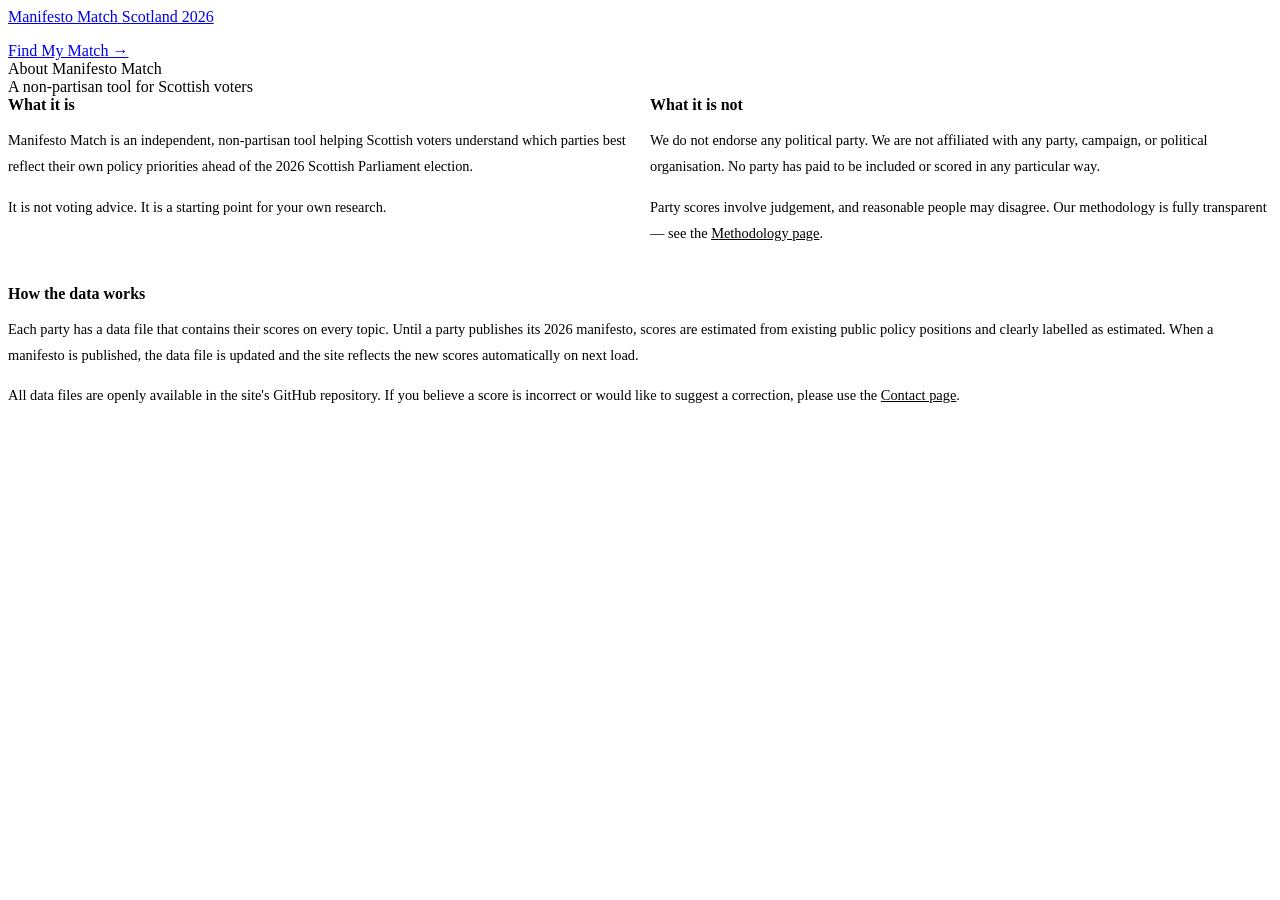
==== about.html @ b39facb1 "Add files via upload" ====
<!DOCTYPE html>
<html lang="en">
<head>
<meta charset="UTF-8">
<meta name="viewport" content="width=device-width, initial-scale=1.0">
<title>About – Manifesto Match Scotland 2026</title>
<link rel="stylesheet" href="css/style.css">
</head>
<body>

<nav class="nav">
  <div class="nav-inner">
    <a href="index.html" class="nav-brand">
      <span id="nav-logo"></span>
      <div>
        <span class="nav-brand-text">Manifesto Match</span>
        <span class="nav-brand-sub">Scotland 2026</span>
      </div>
    </a>
    <ul class="nav-links" id="nav-links"></ul>
    <a href="match.html" class="btn btn-primary btn-sm">Find My Match →</a>
  </div>
</nav>

<main>
  <div class="container">
    <div class="section">
      <div class="sh">About Manifesto Match</div>
      <div class="sh-s">A non-partisan tool for Scottish voters</div>

      <div style="display:grid;grid-template-columns:1fr 1fr;gap:20px;margin-bottom:24px">

        <div class="card">
          <div class="card-head" style="font-family:var(--font-d);font-size:1rem;font-weight:600">What it is</div>
          <div class="card-body">
            <p style="font-size:.9rem;color:var(--text-2);line-height:1.8">Manifesto Match is an independent, non-partisan tool helping Scottish voters understand which parties best reflect their own policy priorities ahead of the 2026 Scottish Parliament election.</p>
            <p style="font-size:.9rem;color:var(--text-2);line-height:1.8;margin-top:12px">It is not voting advice. It is a starting point for your own research.</p>
          </div>
        </div>

        <div class="card">
          <div class="card-head" style="font-family:var(--font-d);font-size:1rem;font-weight:600">What it is not</div>
          <div class="card-body">
            <p style="font-size:.9rem;color:var(--text-2);line-height:1.8">We do not endorse any political party. We are not affiliated with any party, campaign, or political organisation. No party has paid to be included or scored in any particular way.</p>
            <p style="font-size:.9rem;color:var(--text-2);line-height:1.8;margin-top:12px">Party scores involve judgement, and reasonable people may disagree. Our methodology is fully transparent — see the <a href="methodology.html" style="color:var(--accent)">Methodology page</a>.</p>
          </div>
        </div>

      </div>

      <div class="card">
        <div class="card-head" style="font-family:var(--font-d);font-size:1rem;font-weight:600">How the data works</div>
        <div class="card-body">
          <p style="font-size:.9rem;color:var(--text-2);line-height:1.8;margin-bottom:14px">Each party has a data file that contains their scores on every topic. Until a party publishes its 2026 manifesto, scores are estimated from existing public policy positions and clearly labelled as estimated. When a manifesto is published, the data file is updated and the site reflects the new scores automatically on next load.</p>
          <p style="font-size:.9rem;color:var(--text-2);line-height:1.8">All data files are openly available in the site's GitHub repository. If you believe a score is incorrect or would like to suggest a correction, please use the <a href="contact.html" style="color:var(--accent)">Contact page</a>.</p>
        </div>
      </div>

    </div>
  </div>
</main>

<footer id="site-footer"></footer>

<script src="js/main.js"></script>
<script>
document.addEventListener('DOMContentLoaded', () => {
  initNav('about');
  initFooter();
});
</script>
</body>
</html>
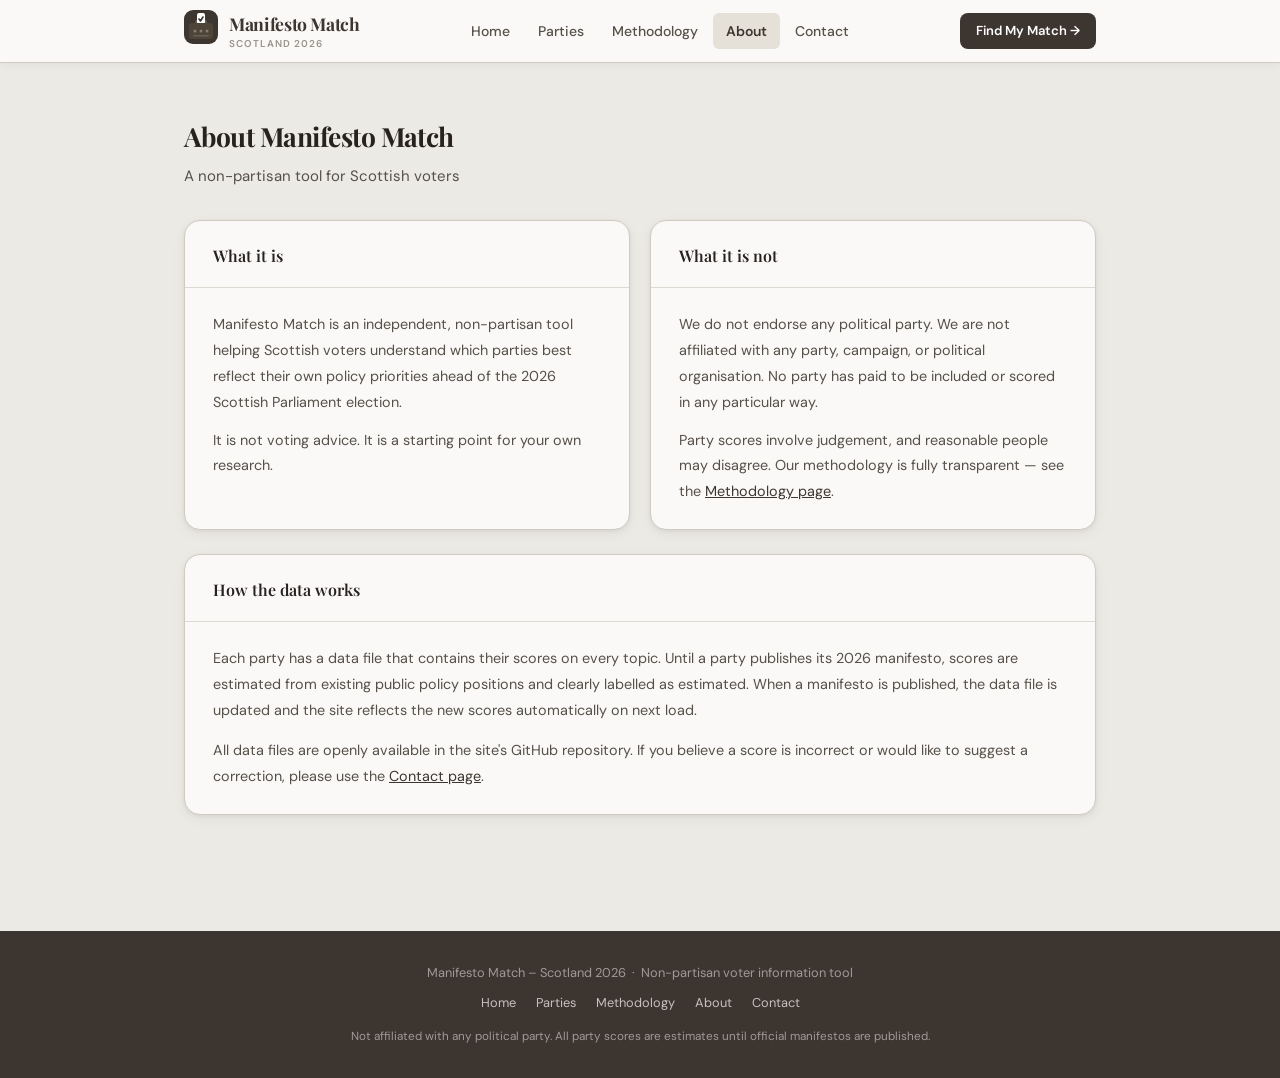
==== commit 0c57f471: "Add files via upload" ====
--- a/about.html
+++ b/about.html
@@ -4,7 +4,9 @@
 <meta charset="UTF-8">
 <meta name="viewport" content="width=device-width, initial-scale=1.0">
 <title>About – Manifesto Match Scotland 2026</title>
-<link rel="stylesheet" href="css/style.css">
+<link rel="preconnect" href="https://fonts.googleapis.com">
+  <link href="https://fonts.googleapis.com/css2?family=Playfair+Display:wght@500;700&family=DM+Sans:wght@300;400;500;600&display=swap" rel="stylesheet">
+  <link rel="stylesheet" href="style.css">
 </head>
 <body>
 
@@ -62,7 +64,7 @@
 
 <footer id="site-footer"></footer>
 
-<script src="js/main.js"></script>
+<script src="main.js"></script>
 <script>
 document.addEventListener('DOMContentLoaded', () => {
   initNav('about');
--- a/style.css
+++ b/style.css
@@ -0,0 +1,339 @@
+/* =====================================================
+   MANIFESTO MATCH — Scotland 2026
+   Shared stylesheet — warm stone / neutral palette
+   ===================================================== */
+
+
+
+:root {
+  /* ── Palette: warm stone / charcoal — neutral to all parties ── */
+  --bg:           #ECEAE5;
+  --bg-subtle:    #E2DED7;
+  --surface:      #FAF9F7;
+  --surface-2:    #F2EFE9;
+  --border:       #D0CAC1;
+  --border-light: #DDD9D0;
+
+  --text:         #272220;
+  --text-2:       #565049;
+  --text-muted:   #98928A;
+
+  --accent:       #3D3530;   /* dark warm charcoal */
+  --accent-2:     #4E4438;
+  --accent-light: #E5E0D8;
+  --accent-text:  #FFFFFF;
+
+  --ok-bg:   #EAF3EC; --ok:   #2A6844;
+  --warn-bg: #F5EFE0; --warn: #8A6318;
+  --err-bg:  #F4E8E7; --err:  #A5302A;
+
+  --font-d: 'Playfair Display', Georgia, serif;
+  --font-b: 'DM Sans', system-ui, sans-serif;
+
+  --r:   8px;
+  --r2:  16px;
+  --sh:  0 1px 4px rgba(0,0,0,.06), 0 4px 14px rgba(0,0,0,.05);
+  --sh2: 0 4px 16px rgba(0,0,0,.10), 0 8px 28px rgba(0,0,0,.07);
+
+  --mw: 960px;
+}
+
+*, *::before, *::after { box-sizing: border-box; margin: 0; padding: 0; }
+
+body {
+  font-family: var(--font-b);
+  background: var(--bg);
+  color: var(--text);
+  line-height: 1.6;
+  min-height: 100vh;
+}
+
+/* ─── NAV ─────────────────────────────── */
+.nav {
+  position: sticky; top: 0; z-index: 200;
+  background: var(--surface);
+  border-bottom: 1px solid var(--border);
+  box-shadow: 0 1px 10px rgba(0,0,0,.06);
+}
+.nav-inner {
+  max-width: var(--mw); margin: 0 auto;
+  padding: 0 24px; height: 62px;
+  display: flex; align-items: center; justify-content: space-between;
+}
+.nav-brand {
+  display: flex; align-items: center; gap: 11px;
+  text-decoration: none;
+}
+.nav-brand-text { font-family: var(--font-d); font-size: 1.1rem; font-weight: 700; color: var(--accent); letter-spacing: -.02em; }
+.nav-brand-sub  { font-size: .62rem; font-weight: 600; color: var(--text-muted); letter-spacing: .1em; text-transform: uppercase; display: block; margin-top: -2px; }
+.nav-links      { display: flex; gap: 2px; list-style: none; }
+.nav-links a {
+  display: block; text-decoration: none;
+  font-family: var(--font-b); font-size: .875rem; font-weight: 500;
+  color: var(--text-2); padding: 7px 13px; border-radius: 6px;
+  transition: all .15s;
+}
+.nav-links a:hover,
+.nav-links a.active { color: var(--accent); background: var(--accent-light); font-weight: 600; }
+
+/* ─── BUTTONS ─────────────────────────── */
+.btn {
+  display: inline-flex; align-items: center; gap: 7px;
+  padding: 12px 26px; border-radius: var(--r);
+  font-family: var(--font-b); font-size: .9375rem; font-weight: 600;
+  cursor: pointer; border: none; transition: all .2s; text-decoration: none; white-space: nowrap;
+}
+.btn-primary { background: var(--accent); color: var(--accent-text); }
+.btn-primary:hover { background: var(--accent-2); transform: translateY(-1px); box-shadow: 0 4px 18px rgba(61,53,48,.35); }
+.btn-ghost   { background: rgba(255,255,255,.12); color: rgba(255,255,255,.9); border: 1.5px solid rgba(255,255,255,.28); }
+.btn-ghost:hover { background: rgba(255,255,255,.22); color: #fff; }
+.btn-outline { background: transparent; color: var(--accent); border: 1.5px solid var(--accent); }
+.btn-outline:hover { background: var(--accent-light); }
+.btn-sm { padding: 8px 16px; font-size: .8125rem; }
+.btn-lg { padding: 15px 34px; font-size: 1rem; }
+.btn:disabled { opacity: .4; cursor: not-allowed; pointer-events: none; }
+
+/* ─── LAYOUT ──────────────────────────── */
+.container { max-width: var(--mw); margin: 0 auto; padding: 0 24px; }
+.section    { padding: 52px 0; }
+
+/* ─── PAGE FADE IN ────────────────────── */
+main { animation: fadeUp .3s ease; }
+@keyframes fadeUp { from { opacity:0; transform:translateY(10px); } to { opacity:1; transform:translateY(0); } }
+
+/* ─── HERO ────────────────────────────── */
+.hero {
+  background: var(--accent);
+  padding: 84px 24px 80px;
+  position: relative; overflow: hidden;
+}
+.hero::before, .hero::after {
+  content: ''; position: absolute; border-radius: 50%; pointer-events: none;
+}
+.hero::before { width: 700px; height: 700px; top: -50%; right: -12%; background: rgba(255,255,255,.03); }
+.hero::after  { width: 450px; height: 450px; bottom: -55%; left: -8%;  background: rgba(255,255,255,.04); }
+.hero-inner { max-width: var(--mw); margin: 0 auto; position: relative; z-index: 1; }
+.hero-eye {
+  font-size: .7rem; font-weight: 700; letter-spacing: .12em; text-transform: uppercase;
+  color: rgba(255,255,255,.5); margin-bottom: 22px; display: flex; align-items: center; gap: 10px;
+}
+.hero-eye::before { content:''; display: inline-block; width: 28px; height: 2px; background: rgba(255,255,255,.3); }
+.hero h1 {
+  font-family: var(--font-d); font-size: clamp(2rem,5vw,3.4rem); font-weight: 700;
+  color: #fff; line-height: 1.13; letter-spacing: -.03em; max-width: 580px; margin-bottom: 22px;
+}
+.hero-sub { font-size: 1.05rem; color: rgba(255,255,255,.7); max-width: 520px; margin-bottom: 44px; line-height: 1.75; }
+.hero-ctas { display: flex; align-items: center; gap: 14px; flex-wrap: wrap; }
+
+/* ─── CARDS ───────────────────────────── */
+.card { background: var(--surface); border-radius: var(--r2); border: 1px solid var(--border); box-shadow: var(--sh); }
+.card-head { padding: 22px 28px 18px; border-bottom: 1px solid var(--border-light); }
+.card-body { padding: 24px 28px; }
+
+/* ─── BADGES ──────────────────────────── */
+.badge {
+  display: inline-flex; align-items: center; gap: 5px;
+  font-size: .7rem; font-weight: 700; letter-spacing: .05em; text-transform: uppercase;
+  padding: 3px 10px; border-radius: 99px;
+}
+.badge-pending   { background: var(--warn-bg); color: var(--warn); }
+.badge-published { background: var(--ok-bg);   color: var(--ok);   }
+
+/* ─── BANNERS ─────────────────────────── */
+.banner {
+  border-radius: var(--r); padding: 14px 18px;
+  font-size: .875rem; display: flex; gap: 10px; align-items: flex-start;
+}
+.banner-warn { background: var(--warn-bg); border: 1px solid #D4B96A; }
+.banner-info { background: var(--accent-light); border: 1px solid var(--border); }
+.banner-icon { font-size: 1rem; flex-shrink: 0; margin-top: 1px; }
+
+/* ─── HOW IT WORKS GRID ──────────────── */
+.how-grid { display: grid; grid-template-columns: repeat(3,1fr); gap: 20px; margin: 36px 0; }
+.how-card { background: var(--surface); border-radius: var(--r2); padding: 28px 24px; border: 1px solid var(--border); box-shadow: var(--sh); }
+.how-num  { font-family: var(--font-d); font-size: 3rem; font-weight: 700; color: var(--border); line-height: 1; margin-bottom: 16px; }
+.how-card h3 { font-weight: 600; margin-bottom: 8px; font-size: .9375rem; }
+.how-card p  { font-size: .875rem; color: var(--text-2); line-height: 1.65; }
+
+/* ─── STEP INDICATOR ─────────────────── */
+.stepper { display: flex; margin-bottom: 36px; padding-top: 36px; }
+.step-item { flex: 1; text-align: center; position: relative; }
+.step-item::after {
+  content:''; position: absolute; top: 17px; left: 50%; width: 100%; height: 2px;
+  background: var(--border); z-index: 0;
+}
+.step-item:last-child::after { display: none; }
+.step-circle {
+  width: 34px; height: 34px; border-radius: 50%;
+  display: flex; align-items: center; justify-content: center;
+  margin: 0 auto 8px; font-size: .8rem; font-weight: 700;
+  position: relative; z-index: 1;
+  border: 2px solid var(--border); background: var(--surface); color: var(--text-muted);
+  transition: all .3s;
+}
+.step-item.active .step-circle { background: var(--accent); border-color: var(--accent); color: #fff; }
+.step-item.done   .step-circle { background: var(--ok);     border-color: var(--ok);     color: #fff; }
+.step-label { font-size: .72rem; font-weight: 500; color: var(--text-muted); }
+.step-item.active .step-label { color: var(--accent); font-weight: 600; }
+
+/* ─── SELECTION COUNTER ──────────────── */
+.sel-counter {
+  display: flex; align-items: center; justify-content: space-between;
+  background: var(--surface); border-radius: var(--r); padding: 13px 20px;
+  border: 1px solid var(--border); margin-bottom: 20px;
+  position: sticky; top: 74px; z-index: 100; box-shadow: var(--sh);
+}
+.sel-count { font-family: var(--font-d); font-size: 1.3rem; font-weight: 700; color: var(--accent); }
+
+/* ─── PRIORITY GRID ──────────────────── */
+.pri-grid { display: grid; grid-template-columns: repeat(auto-fill, minmax(252px,1fr)); gap: 11px; margin-bottom: 28px; }
+.pri-card {
+  border: 2px solid var(--border-light); border-radius: var(--r);
+  padding: 16px; cursor: pointer; transition: all .18s; background: var(--surface);
+  position: relative;
+}
+.pri-card:hover  { border-color: var(--accent); box-shadow: 0 0 0 3px var(--accent-light); }
+.pri-card.picked { border-color: var(--accent); background: var(--accent-light); }
+.pri-card.picked .pri-icon { background: var(--accent); }
+.pri-card.picked .pri-name { color: var(--accent); }
+.pri-tick {
+  position: absolute; top: 11px; right: 11px;
+  width: 20px; height: 20px; border-radius: 50%;
+  border: 2px solid var(--border); display: flex; align-items: center; justify-content: center;
+  background: var(--surface); transition: all .2s;
+}
+.pri-card.picked .pri-tick { background: var(--accent); border-color: var(--accent); }
+.pri-icon { width: 38px; height: 38px; border-radius: 9px; background: var(--bg-subtle); display: flex; align-items: center; justify-content: center; font-size: 1.2rem; margin-bottom: 9px; transition: background .2s; }
+.pri-name { font-weight: 600; font-size: .875rem; margin-bottom: 3px; }
+.pri-desc { font-size: .755rem; color: var(--text-2); line-height: 1.4; }
+
+/* ─── POSITION SETTERS ───────────────── */
+.pos-row { padding: 20px 0; border-bottom: 1px solid var(--border-light); }
+.pos-row:last-child { border-bottom: none; }
+.pos-title { font-weight: 600; font-size: .9375rem; margin-bottom: 6px; display: flex; align-items: center; gap: 9px; }
+.pos-desc  { font-size: .78rem; color: var(--text-muted); margin-bottom: 12px; }
+.dir-btns  { display: flex; gap: 8px; margin-bottom: 12px; }
+.dir-btn {
+  flex: 1; padding: 10px; border-radius: var(--r); border: 2px solid var(--border);
+  background: var(--surface); cursor: pointer; font-family: var(--font-b);
+  font-size: .8rem; font-weight: 600; text-align: center; transition: all .18s; color: var(--text-2);
+}
+.dir-btn:hover    { border-color: var(--accent); color: var(--accent); }
+.dir-btn.d-sup    { background: var(--ok-bg);     border-color: var(--ok);         color: var(--ok);   }
+.dir-btn.d-neut   { background: var(--bg-subtle); border-color: var(--text-muted); color: var(--text-2); }
+.dir-btn.d-opp    { background: var(--err-bg);    border-color: var(--err);        color: var(--err);  }
+.str-row   { display: flex; align-items: center; gap: 10px; flex-wrap: wrap; }
+.str-label { font-size: .72rem; color: var(--text-muted); white-space: nowrap; }
+.str-dots  { display: flex; gap: 5px; }
+.str-dot {
+  width: 28px; height: 28px; border-radius: 50%;
+  border: 2px solid var(--border); background: var(--surface);
+  cursor: pointer; font-size: .72rem; font-weight: 700; color: var(--text-muted);
+  display: flex; align-items: center; justify-content: center; transition: all .15s;
+}
+.str-dot:hover  { border-color: var(--accent); color: var(--accent); }
+.str-dot.active { background: var(--accent); border-color: var(--accent); color: #fff; }
+
+/* ─── RESULTS ─────────────────────────── */
+.res-head { text-align: center; padding: 44px 0 32px; }
+.res-card {
+  background: var(--surface); border-radius: var(--r2);
+  border: 1px solid var(--border); margin-bottom: 14px;
+  overflow: hidden; box-shadow: var(--sh); transition: box-shadow .2s;
+}
+.res-card:hover  { box-shadow: var(--sh2); }
+.res-card.gold   { border-color: #B89830; box-shadow: 0 2px 14px rgba(184,152,48,.15); }
+.res-card.silver { border-color: #9A9A9A; }
+.res-card.bronze { border-color: #A07840; }
+.res-top { padding: 20px 24px; display: flex; align-items: center; gap: 16px; }
+.res-rank { font-family: var(--font-d); font-size: 2rem; font-weight: 700; color: var(--text-muted); min-width: 44px; text-align: center; }
+.res-card.gold   .res-rank { color: #B89830; }
+.res-card.silver .res-rank { color: #888; }
+.res-card.bronze .res-rank { color: #A07840; }
+.res-party { flex: 1; }
+.res-name  { font-weight: 700; font-size: 1rem; display: flex; align-items: center; gap: 8px; flex-wrap: wrap; }
+.res-lead  { font-size: .78rem; color: var(--text-muted); margin-top: 2px; }
+.res-score-box { text-align: right; }
+.res-score     { font-family: var(--font-d); font-size: 2.1rem; font-weight: 700; color: var(--accent); line-height: 1; }
+.res-score-lbl { font-size: .68rem; text-transform: uppercase; letter-spacing: .07em; color: var(--text-muted); }
+.res-bar  { height: 5px; background: var(--bg-subtle); }
+.res-fill { height: 100%; background: var(--accent); transition: width .9s cubic-bezier(.4,0,.2,1); }
+.res-card.gold .res-fill { background: linear-gradient(90deg, #3D3530, #6B5C50); }
+.expand-btn {
+  background: none; border: none; border-top: 1px solid var(--border-light);
+  font-family: var(--font-b); font-size: .8125rem; font-weight: 600;
+  color: var(--accent); cursor: pointer; padding: 11px 24px;
+  display: block; width: 100%; text-align: left; transition: background .15s;
+}
+.expand-btn:hover { background: var(--accent-light); }
+.res-detail { padding: 16px 24px 22px; border-top: 1px solid var(--border-light); display: none; }
+.res-detail.open { display: block; }
+.detail-section-title { font-size: .72rem; font-weight: 800; text-transform: uppercase; letter-spacing: .08em; margin-bottom: 10px; }
+.detail-row { display: flex; align-items: center; gap: 10px; font-size: .875rem; margin-bottom: 7px; }
+.detail-row .dr-name { flex: 1; font-weight: 500; }
+.detail-row .dr-meta { font-size: .72rem; color: var(--text-muted); }
+
+/* ─── PARTIES TABLE ──────────────────── */
+.pty-table { width: 100%; border-collapse: collapse; background: var(--surface); border-radius: var(--r2); overflow: hidden; box-shadow: var(--sh); border: 1px solid var(--border); }
+.pty-table th { padding: 13px 20px; text-align: left; font-size: .7rem; font-weight: 800; text-transform: uppercase; letter-spacing: .08em; color: var(--text-muted); background: var(--surface-2); border-bottom: 1px solid var(--border); }
+.pty-table td { padding: 15px 20px; border-bottom: 1px solid var(--border-light); font-size: .875rem; vertical-align: middle; }
+.pty-table tr:last-child td { border-bottom: none; }
+.pty-table tbody tr:hover td { background: var(--bg-subtle); }
+
+/* ─── METHODOLOGY ─────────────────────── */
+.meth-card { background: var(--surface); border-radius: var(--r2); padding: 28px; border: 1px solid var(--border); margin-bottom: 14px; }
+.meth-card h3 { font-family: var(--font-d); font-size: 1.1rem; margin-bottom: 10px; }
+.meth-card p  { font-size: .9rem; color: var(--text-2); line-height: 1.75; }
+.formula {
+  font-family: 'Courier New', monospace; background: var(--bg-subtle);
+  border: 1px solid var(--border); border-radius: var(--r);
+  padding: 16px 20px; font-size: .85rem; margin: 13px 0; line-height: 2.1;
+  white-space: pre-wrap;
+}
+
+/* ─── CONTACT FORM ───────────────────── */
+.form-group { margin-bottom: 20px; }
+.form-label { display: block; font-size: .875rem; font-weight: 600; margin-bottom: 6px; color: var(--text); }
+.form-input, .form-textarea, .form-select {
+  width: 100%; padding: 11px 15px; border-radius: var(--r);
+  border: 1.5px solid var(--border); background: var(--surface);
+  font-family: var(--font-b); font-size: .9375rem; color: var(--text);
+  transition: border-color .18s, box-shadow .18s;
+  appearance: none;
+}
+.form-input:focus, .form-textarea:focus, .form-select:focus {
+  outline: none; border-color: var(--accent);
+  box-shadow: 0 0 0 3px var(--accent-light);
+}
+.form-textarea { min-height: 140px; resize: vertical; }
+.form-hint { font-size: .78rem; color: var(--text-muted); margin-top: 5px; }
+
+/* ─── SECTION HEADER ─────────────────── */
+.sh   { font-family: var(--font-d); font-size: 1.65rem; font-weight: 700; letter-spacing: -.02em; margin-bottom: 7px; }
+.sh-s { font-size: .9375rem; color: var(--text-2); margin-bottom: 32px; }
+
+/* ─── FOOTER ──────────────────────────── */
+footer {
+  background: var(--accent); color: rgba(255,255,255,.5);
+  padding: 32px 24px; margin-top: 64px; font-size: .8rem; text-align: center;
+}
+footer a { color: rgba(255,255,255,.7); text-decoration: none; }
+footer a:hover { color: #fff; }
+.footer-links { display: flex; justify-content: center; gap: 20px; margin-top: 10px; flex-wrap: wrap; }
+
+/* ─── UTILITIES ──────────────────────── */
+.tc  { text-align: center; }
+.mt4 { margin-top: 16px; }
+.mt8 { margin-top: 32px; }
+.mb4 { margin-bottom: 16px; }
+.mb8 { margin-bottom: 32px; }
+
+@media (max-width: 640px) {
+  .how-grid  { grid-template-columns: 1fr; }
+  .pri-grid  { grid-template-columns: 1fr 1fr; }
+  .nav-links { display: none; }
+  .btn-ghost { display: none; }
+  .hero h1   { font-size: 1.8rem; }
+  .res-score { font-size: 1.6rem; }
+  .dir-btns  { flex-direction: column; }
+}
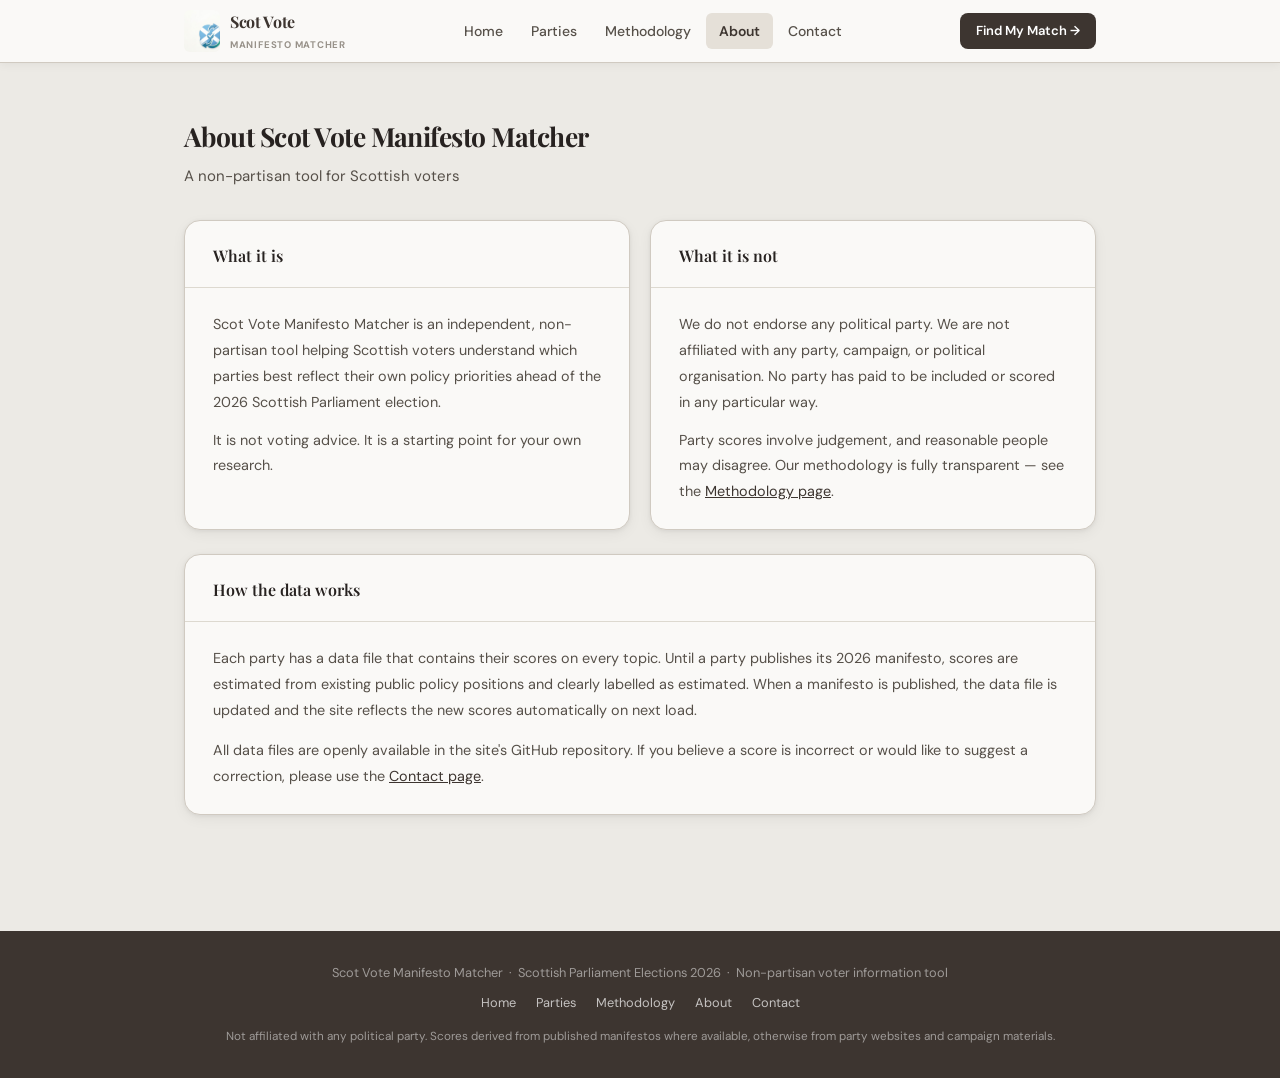
==== commit d38902f6: "Add files via upload" ====
--- a/about.html
+++ b/about.html
@@ -3,7 +3,7 @@
 <head>
 <meta charset="UTF-8">
 <meta name="viewport" content="width=device-width, initial-scale=1.0">
-<title>About – Manifesto Match Scotland 2026</title>
+<title>About – Scot Vote Manifesto Matcher</title>
 <link rel="preconnect" href="https://fonts.googleapis.com">
   <link href="https://fonts.googleapis.com/css2?family=Playfair+Display:wght@500;700&family=DM+Sans:wght@300;400;500;600&display=swap" rel="stylesheet">
   <link rel="stylesheet" href="style.css">
@@ -13,10 +13,10 @@
 <nav class="nav">
   <div class="nav-inner">
     <a href="index.html" class="nav-brand">
-      <span id="nav-logo"></span>
+      <img src="logo-icon.png" alt="Scot Vote Manifesto Matcher icon" style="height:42px;width:auto;display:block">
       <div>
-        <span class="nav-brand-text">Manifesto Match</span>
-        <span class="nav-brand-sub">Scotland 2026</span>
+        <span class="nav-brand-text">Scot Vote</span>
+        <span class="nav-brand-sub">Manifesto Matcher</span>
       </div>
     </a>
     <ul class="nav-links" id="nav-links"></ul>
@@ -27,7 +27,7 @@
 <main>
   <div class="container">
     <div class="section">
-      <div class="sh">About Manifesto Match</div>
+      <div class="sh">About Scot Vote Manifesto Matcher</div>
       <div class="sh-s">A non-partisan tool for Scottish voters</div>
 
       <div style="display:grid;grid-template-columns:1fr 1fr;gap:20px;margin-bottom:24px">
@@ -35,7 +35,7 @@
         <div class="card">
           <div class="card-head" style="font-family:var(--font-d);font-size:1rem;font-weight:600">What it is</div>
           <div class="card-body">
-            <p style="font-size:.9rem;color:var(--text-2);line-height:1.8">Manifesto Match is an independent, non-partisan tool helping Scottish voters understand which parties best reflect their own policy priorities ahead of the 2026 Scottish Parliament election.</p>
+            <p style="font-size:.9rem;color:var(--text-2);line-height:1.8">Scot Vote Manifesto Matcher is an independent, non-partisan tool helping Scottish voters understand which parties best reflect their own policy priorities ahead of the 2026 Scottish Parliament election.</p>
             <p style="font-size:.9rem;color:var(--text-2);line-height:1.8;margin-top:12px">It is not voting advice. It is a starting point for your own research.</p>
           </div>
         </div>
--- a/style.css
+++ b/style.css
@@ -61,11 +61,12 @@
   display: flex; align-items: center; justify-content: space-between;
 }
 .nav-brand {
-  display: flex; align-items: center; gap: 11px;
+  display: flex; align-items: center; gap: 10px;
   text-decoration: none;
 }
-.nav-brand-text { font-family: var(--font-d); font-size: 1.1rem; font-weight: 700; color: var(--accent); letter-spacing: -.02em; }
-.nav-brand-sub  { font-size: .62rem; font-weight: 600; color: var(--text-muted); letter-spacing: .1em; text-transform: uppercase; display: block; margin-top: -2px; }
+.nav-brand img { display: block; height: 42px; width: auto; border-radius: 6px; }
+.nav-brand-text { font-family: var(--font-d); font-size: 1rem; font-weight: 700; color: var(--accent); letter-spacing: -.02em; line-height: 1.2; }
+.nav-brand-sub  { font-size: .6rem; font-weight: 700; color: var(--text-muted); letter-spacing: .08em; text-transform: uppercase; display: block; margin-top: 1px; }
 .nav-links      { display: flex; gap: 2px; list-style: none; }
 .nav-links a {
   display: block; text-decoration: none;
